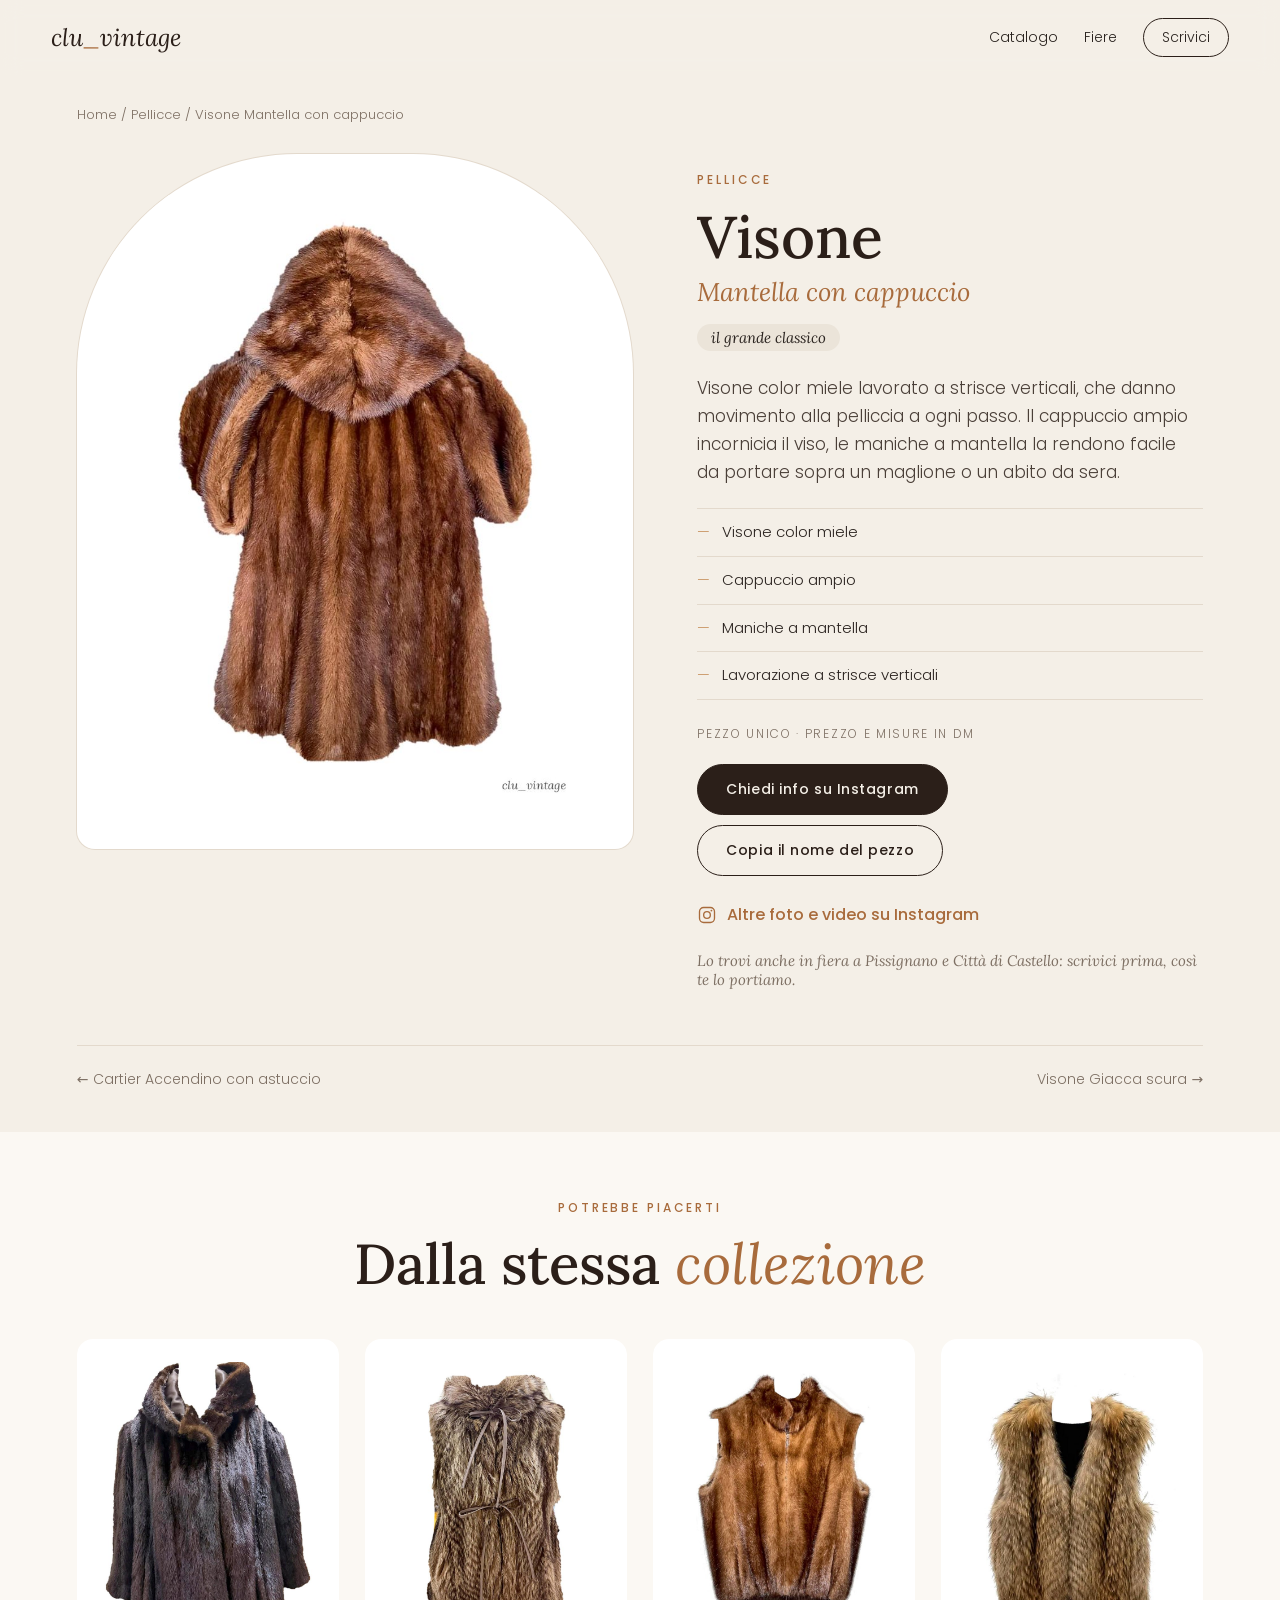
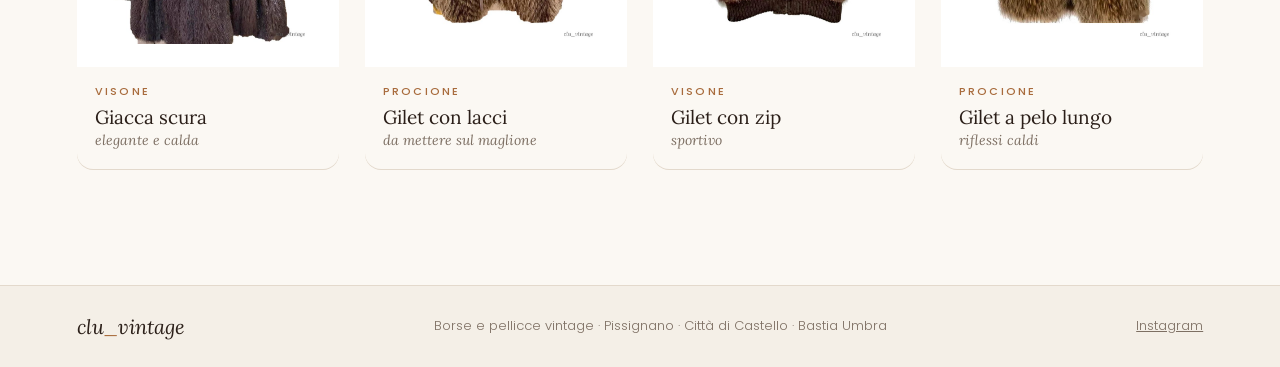
==== prodotto.html @ 638a4118 "Sito vetrina Clu Vintage: catalogo, pagine prodotto, fiere, Instagram Co-Authored-By: Claude Opus 5." ====
<!doctype html>
<html lang="it">
<head>
<meta charset="utf-8">
<meta name="viewport" content="width=device-width, initial-scale=1">
<title>Clu Vintage · Pezzo unico</title>
<meta name="description" content="Un pezzo unico di Clu Vintage. Info, misure e prezzo in DM su Instagram.">
<link rel="icon" href="data:image/svg+xml,%3Csvg xmlns='http://www.w3.org/2000/svg' viewBox='0 0 64 64'%3E%3Crect width='64' height='64' rx='14' fill='%232b1f19'/%3E%3Ctext x='32' y='44' font-family='Georgia,serif' font-style='italic' font-size='34' fill='%23f4efe7' text-anchor='middle'%3Ec%3C/text%3E%3C/svg%3E">
<link rel="stylesheet" href="fonts/fonts.css">
<link rel="stylesheet" href="style.css">
</head>
<body class="pdp">

<header class="top">
  <a class="logo" href="index.html">clu<span>_</span>vintage</a>
  <nav>
    <a href="index.html#catalogo">Catalogo</a>
    <a href="index.html#fiere">Fiere</a>
    <a class="pill" href="https://ig.me/m/clu_vintage" target="_blank" rel="noopener">Scrivici</a>
  </nav>
</header>

<main class="product" id="product">
  <nav class="crumbs"><a href="index.html">Home</a> / <a id="crumb-cat" href="index.html#catalogo"></a> / <span id="crumb-name"></span></nav>
  <div class="p-wrap">
    <div class="p-gallery">
      <div class="p-main"><img id="p-img" alt=""><span class="p-sold" id="p-sold" hidden>Venduto</span></div>
      <div class="p-thumbs" id="p-thumbs"></div>
    </div>
    <div class="p-info">
      <p class="kicker" id="p-cat"></p>
      <h1 id="p-brand"></h1>
      <p class="p-name" id="p-name"></p>
      <p class="p-nota" id="p-nota"></p>
      <p class="p-desc" id="p-desc"></p>
      <ul class="p-det" id="p-det"></ul>
      <p class="p-uni">Pezzo unico · prezzo e misure in DM</p>
      <div class="p-cta">
        <a class="btn" id="p-ask" target="_blank" rel="noopener" href="https://ig.me/m/clu_vintage">Chiedi info su Instagram</a>
        <button class="btn ghost" id="p-copy" type="button">Copia il nome del pezzo</button>
      </div>
      <a class="p-ig" href="https://instagram.com/clu_vintage" target="_blank" rel="noopener">
        <svg viewBox="0 0 24 24" width="20" height="20" aria-hidden="true"><rect x="3" y="3" width="18" height="18" rx="5" fill="none" stroke="currentColor" stroke-width="1.6"/><circle cx="12" cy="12" r="4" fill="none" stroke="currentColor" stroke-width="1.6"/><circle cx="17.3" cy="6.7" r="1.1" fill="currentColor"/></svg>
        Altre foto e video su Instagram
      </a>
      <p class="p-fair">Lo trovi anche in fiera a Pissignano e Città di Castello: scrivici prima, così te lo portiamo.</p>
    </div>
  </div>
  <div class="p-nav"><a id="p-prev" href="#">← Precedente</a><a id="p-next" href="#">Successivo →</a></div>
</main>

<section class="section related">
  <div class="head"><p class="kicker">Potrebbe piacerti</p><h2>Dalla stessa <em>collezione</em></h2></div>
  <div class="grid" id="related"></div>
</section>

<footer class="foot">
  <span class="logo small">clu<span>_</span>vintage</span>
  <span>Borse e pellicce vintage · Pissignano · Città di Castello · Bastia Umbra</span>
  <a href="https://instagram.com/clu_vintage" target="_blank" rel="noopener">Instagram</a>
</footer>

<script src="data.js"></script>
<script src="app.js"></script>
</body>
</html>
---- fonts/fonts.css ----
@font-face{font-family:'Lora';font-style:italic;font-weight:400;font-display:swap;src:url(lora-italic-400.woff2) format('woff2')}
@font-face{font-family:'Lora';font-style:normal;font-weight:400;font-display:swap;src:url(lora-normal-400.woff2) format('woff2')}
@font-face{font-family:'Lora';font-style:normal;font-weight:500;font-display:swap;src:url(lora-normal-500.woff2) format('woff2')}
@font-face{font-family:'Poppins';font-style:normal;font-weight:300;font-display:swap;src:url(poppins-normal-300.woff2) format('woff2')}
@font-face{font-family:'Poppins';font-style:normal;font-weight:400;font-display:swap;src:url(poppins-normal-400.woff2) format('woff2')}
@font-face{font-family:'Poppins';font-style:normal;font-weight:500;font-display:swap;src:url(poppins-normal-500.woff2) format('woff2')}
---- style.css ----
@view-transition { navigation: auto; }
:root{
  --cream:#f4efe7; --paper:#fbf8f3; --sand:#ebe4d9; --choc:#2b1f19; --ink:#2b2420; --mute:#7d6f63;
  --cuoio:#a86b3c; --cuoio-l:#c99664; --line:#e3d9cc;
  --serif:'Lora',Georgia,serif; --sans:'Poppins',system-ui,sans-serif;
  --ease:cubic-bezier(.2,.7,.2,1);
}
[hidden]{display:none!important}
*{box-sizing:border-box;margin:0;padding:0}
html{scroll-behavior:smooth}
body{background:var(--cream);color:var(--ink);font:300 16px/1.65 var(--sans);-webkit-font-smoothing:antialiased;overflow-x:hidden}
img{display:block;max-width:100%}
a{color:inherit}
em{font-family:var(--serif);font-style:italic;font-weight:400;color:var(--cuoio)}
h1,h2,h3{font-family:var(--serif);font-weight:500;line-height:1.12;color:var(--choc)}
.kicker{font:500 12px/1 var(--sans);letter-spacing:.24em;text-transform:uppercase;color:var(--cuoio);margin-bottom:18px}

/* ---------- animazioni ---------- */
.rise{display:inline-block;opacity:0;transform:translateY(28px);animation:rise .9s var(--ease) forwards;animation-delay:calc(var(--d)*.12s + .1s)}
@keyframes rise{to{opacity:1;transform:none}}
.reveal{opacity:0;transform:translateY(34px);transition:opacity .8s var(--ease),transform .8s var(--ease);transition-delay:calc(var(--i,0)*70ms)}
.reveal.in{opacity:1;transform:none}
@keyframes float{50%{transform:translateY(-10px)}}
::view-transition-old(root),::view-transition-new(root){animation-duration:.45s}
::view-transition-group(hero-img){animation-duration:.55s;animation-timing-function:var(--ease)}

/* ---------- header ---------- */
.top{position:sticky;top:0;z-index:20;display:flex;align-items:center;justify-content:space-between;gap:16px;padding:18px clamp(16px,4vw,56px);background:rgba(244,239,231,.88);backdrop-filter:blur(10px);border-bottom:1px solid transparent;transition:padding .3s,border-color .3s;view-transition-name:top}
.top.small{padding-top:10px;padding-bottom:10px;border-color:var(--line)}
.logo{font:italic 400 24px var(--serif);text-decoration:none;color:var(--choc)}
.logo span{color:var(--cuoio)}
.logo.small{font-size:20px}
.top nav{display:flex;gap:26px;align-items:center;font-size:14px}
.top nav a{text-decoration:none;position:relative}
.top nav a:not(.pill)::after{content:"";position:absolute;left:0;right:0;bottom:-4px;height:1px;background:var(--cuoio);transform:scaleX(0);transform-origin:left;transition:transform .35s var(--ease)}
.top nav a:not(.pill):hover::after{transform:scaleX(1)}
.pill{border:1px solid var(--choc);border-radius:999px;padding:7px 18px;transition:.25s}
.top nav a.pill:hover{background:var(--choc);color:var(--cream)}

/* ---------- bottoni ---------- */
.btn{display:inline-block;font:500 14px var(--sans);letter-spacing:.04em;text-decoration:none;background:var(--choc);color:var(--cream);border:1px solid var(--choc);padding:14px 28px;border-radius:999px;cursor:pointer;transition:background .25s,color .25s,border-color .25s,transform .25s}
.btn:hover{background:var(--cuoio);border-color:var(--cuoio);transform:translateY(-2px)}
.btn.ghost{background:transparent;color:var(--choc)}
.btn.ghost:hover{background:var(--choc);color:var(--cream)}
.cta{display:flex;flex-wrap:wrap;gap:12px;margin-top:34px}
.cta.center{justify-content:center}

/* ---------- hero ---------- */
.hero{display:grid;grid-template-columns:1fr 1.05fr;gap:clamp(24px,5vw,80px);align-items:center;padding:clamp(48px,8vw,110px) clamp(16px,6vw,96px) clamp(56px,7vw,96px)}
.hero h1{font-size:clamp(42px,5.4vw,76px);letter-spacing:-.01em}
.hero h1 em{margin-top:6px;white-space:nowrap}
.lead{max-width:30em;margin-top:26px;font-size:clamp(16px,1.3vw,18px);color:#4a3f38}
.arches{display:grid;grid-template-columns:repeat(3,1fr);gap:clamp(10px,1.6vw,22px);align-items:end}
.arch{background:#fff;border-radius:999px 999px 14px 14px;padding:14px 12px 0;box-shadow:0 0 0 1px var(--cuoio-l) inset,0 18px 40px -24px rgba(43,31,25,.45);overflow:hidden;display:flex;flex-direction:column;text-decoration:none;opacity:0;animation:rise 1s var(--ease) forwards,float 7s ease-in-out infinite;transition:box-shadow .3s}
.arch:hover{box-shadow:0 0 0 1px var(--cuoio) inset,0 28px 50px -24px rgba(43,31,25,.6)}
.a1{animation-delay:.35s,1.4s}.a2{animation-delay:.5s,2.4s;margin-bottom:34px}.a3{animation-delay:.65s,3.2s}
.arch img{aspect-ratio:4/5;object-fit:cover;object-position:center 40%;border-radius:999px 999px 0 0;transition:transform .6s var(--ease)}
.arch:hover img{transform:scale(1.06)}
.arch span{font:italic 15px var(--serif);color:var(--cuoio);text-align:center;padding:10px 4px 14px}

/* ---------- marquee ---------- */
.marquee{background:var(--choc);overflow:hidden;padding:20px 0}
.track{display:flex;gap:24px;width:max-content;animation:slide 38s linear infinite;font:italic 21px var(--serif);color:var(--cream);white-space:nowrap}
.track i{color:var(--cuoio-l);font-style:normal}
.marquee:hover .track{animation-play-state:paused}
@keyframes slide{to{transform:translateX(-50%)}}

/* ---------- sezioni ---------- */
.section{padding:clamp(64px,9vw,120px) clamp(16px,6vw,96px)}
.head{text-align:center;max-width:720px;margin:0 auto 44px}
.head h2,.carhartt h2,.contact h2,.story h2{font-size:clamp(34px,4.4vw,58px)}
.sub{margin-top:16px;color:var(--mute)}

/* collezioni */
.colls{display:grid;grid-template-columns:repeat(5,1fr);gap:16px;max-width:1300px;margin:0 auto}
.coll{position:relative;border-radius:200px 200px 16px 16px;overflow:hidden;background:#fff;aspect-ratio:3/4.4;text-decoration:none;box-shadow:0 0 0 1px var(--line)}
.coll img{position:absolute;inset:0;width:100%;height:100%;object-fit:cover;transition:transform .8s var(--ease)}
.coll div{position:absolute;left:0;right:0;bottom:0;padding:60px 18px 18px;background:linear-gradient(transparent,rgba(43,31,25,.82));color:var(--cream)}
.coll h3{color:var(--cream);font-size:21px}
.coll p{font-size:12px;letter-spacing:.14em;text-transform:uppercase;color:var(--cuoio-l)}
.coll:hover img{transform:scale(1.08)}

/* storia */
.story{display:grid;grid-template-columns:1fr 1fr;gap:clamp(28px,5vw,80px);align-items:center;padding:clamp(64px,8vw,110px) clamp(16px,6vw,96px);background:var(--paper)}
.story-img{border-radius:220px 220px 18px 18px;overflow:hidden;aspect-ratio:4/4.6}
.story-img img{width:100%;height:100%;object-fit:cover}
.story p{margin-top:18px;max-width:32em;color:#4a3f38}
.nums{display:flex;gap:clamp(18px,4vw,48px);margin-top:34px;flex-wrap:wrap}
.nums b{display:block;font:italic 46px/1 var(--serif);color:var(--cuoio)}
.nums span{font-size:13px;color:var(--mute)}

/* filtri + griglia */
.filters{display:flex;flex-wrap:wrap;justify-content:center;gap:8px;margin-bottom:40px}
.filters button{font:400 14px var(--sans);background:transparent;border:1px solid var(--line);color:var(--ink);padding:9px 18px;border-radius:999px;cursor:pointer;transition:.25s}
.filters button:hover{border-color:var(--cuoio)}
.filters button[aria-selected=true]{background:var(--choc);color:var(--cream);border-color:var(--choc)}
.filters small{opacity:.6;margin-left:5px}
.grid{display:grid;grid-template-columns:repeat(auto-fill,minmax(220px,1fr));gap:clamp(14px,2vw,26px);max-width:1300px;margin:0 auto}
.card{display:block;text-decoration:none;background:var(--paper);border-radius:16px;overflow:hidden;box-shadow:0 1px 0 var(--line);transition:transform .35s var(--ease),box-shadow .35s,opacity .8s var(--ease)}
.card.reveal{transition:transform .8s var(--ease),opacity .8s var(--ease),box-shadow .35s;transition-delay:calc(var(--i,0)*60ms)}
.card.in:hover{transform:translateY(-6px);box-shadow:0 26px 44px -26px rgba(43,31,25,.5);transition-delay:0s}
.card .ph{position:relative;background:#fff;aspect-ratio:4/5;overflow:hidden}
.card .ph img{position:absolute;inset:0;width:100%;height:100%;object-fit:contain;padding:7%;transition:transform .6s var(--ease),opacity .5s}
.card[href*=carhartt] .ph img{object-fit:cover;padding:0}
.card .ph .alt{opacity:0;object-fit:cover;padding:0}
.card:hover .ph img{transform:scale(1.05)}
.card:hover .ph .alt{opacity:1}
.card .tx{padding:16px 18px 20px}
.card .br{font:500 11px var(--sans);letter-spacing:.2em;text-transform:uppercase;color:var(--cuoio);display:flex;align-items:center;gap:7px}
.card .nm{font:400 19px/1.25 var(--serif);color:var(--choc);margin-top:6px}
.card .nt{font:italic 14px var(--serif);color:var(--mute);margin-top:2px}
.dot{display:inline-block;width:11px;height:11px;border-radius:50%;background:var(--c);box-shadow:0 0 0 2px #fff,0 0 0 3px var(--line)}
.dot.big{width:20px;height:20px;margin-right:12px;vertical-align:middle}
.badge,.p-sold{position:absolute;top:12px;left:12px;background:var(--choc);color:var(--cream);font:500 11px var(--sans);letter-spacing:.16em;text-transform:uppercase;padding:6px 10px;border-radius:999px}
.card.sold .ph img{opacity:.5}
.note{text-align:center;color:var(--mute);font-size:14px;margin-top:40px;font-style:italic}

/* carhartt */
.carhartt{display:grid;grid-template-columns:1fr 1.1fr;gap:clamp(28px,5vw,80px);align-items:center;padding:clamp(64px,8vw,110px) clamp(16px,6vw,96px);background:var(--sand)}
.carhartt p{margin-top:18px;max-width:32em;color:#4a3f38}
.swatches{display:flex;flex-wrap:wrap;gap:8px;margin:24px 0 0!important}
.swatches a{font-size:13px;text-decoration:none;display:inline-flex;align-items:center;gap:7px;background:var(--paper);padding:5px 12px 5px 6px;border-radius:999px;transition:.25s}
.swatches a::before{content:"";width:14px;height:14px;border-radius:50%;background:var(--c);transition:transform .25s}
.swatches a:hover{background:var(--choc);color:var(--cream)}
.swatches a:hover::before{transform:scale(1.3)}
.c-img{position:relative}
.c-img .p1{border-radius:6px;box-shadow:0 30px 60px -30px rgba(43,31,25,.55);width:82%}
.c-img .p2{position:absolute;right:0;bottom:-30px;width:42%;border:10px solid #fff;border-bottom-width:34px;transform:rotate(4deg);box-shadow:0 20px 40px -20px rgba(43,31,25,.6);transition:transform .5s var(--ease)}
.c-img:hover .p2{transform:rotate(0) scale(1.04)}

/* fiere */
.market{background:var(--choc);color:var(--cream);padding-left:0;padding-right:0}
.market .head{padding:0 16px}
.market h2{color:var(--cream)}
.market em{color:var(--cuoio-l)}
.market .kicker,.m-label{color:var(--cuoio-l)}
.market .sub{color:#cbbdaf}
.fairs{display:grid;grid-template-columns:repeat(3,1fr);gap:20px;max-width:1100px;margin:0 auto;padding:0 clamp(16px,4vw,40px)}
.fair{border:1px solid rgba(201,150,100,.5);border-radius:200px 200px 18px 18px;padding:64px 24px 40px;text-align:center;transition:background .35s,border-color .35s}
.fair:hover{background:rgba(201,150,100,.08);border-color:var(--cuoio-l)}
.m-label{font:500 11px var(--sans);letter-spacing:.24em;text-transform:uppercase}
.fair h3{color:var(--cream);font-size:28px;margin-top:14px}
.m-place{font:italic 17px var(--serif);margin-top:10px;color:#d8cabb}
.fair-note{text-align:center;max-width:40em;margin:36px auto 0;padding:0 16px;color:#d8cabb}
.fair-note a{color:var(--cuoio-l)}
.strip{display:flex;gap:26px;overflow-x:auto;padding:56px clamp(16px,6vw,96px) 30px;scroll-snap-type:x mandatory;scrollbar-width:thin;scrollbar-color:var(--cuoio) transparent}
.strip figure{flex:0 0 clamp(220px,26vw,340px);scroll-snap-align:center;background:#fbf8f3;padding:10px 10px 0;transform:rotate(var(--r));box-shadow:0 20px 40px -20px rgba(0,0,0,.7);position:relative;transition:transform .4s var(--ease)}
.strip figure:hover{transform:rotate(0) translateY(-8px) scale(1.03)}
.strip figure::before{content:"";position:absolute;top:-10px;left:50%;width:70px;height:20px;background:rgba(222,207,180,.75);transform:translateX(-50%) rotate(-3deg)}
.strip img{aspect-ratio:4/3;object-fit:cover;width:100%}
.strip figcaption{font:italic 16px var(--serif);color:var(--choc);text-align:center;padding:10px 0 12px}

/* instagram */
.ig-grid{display:grid;grid-template-columns:repeat(3,1fr);gap:14px;max-width:1000px;margin:0 auto}
.ig-grid a{position:relative;display:block;overflow:hidden;border-radius:10px;aspect-ratio:4/5;background:#fff}
.ig-grid img{width:100%;height:100%;object-fit:cover;transition:transform .7s var(--ease),filter .5s}
.ig-grid span{position:absolute;inset:auto 0 0;padding:40px 16px 14px;font:italic 17px var(--serif);color:var(--cream);background:linear-gradient(transparent,rgba(43,31,25,.85));transform:translateY(100%);transition:transform .45s var(--ease)}
.ig-grid a:hover img{transform:scale(1.06)}
.ig-grid a:hover span{transform:none}
.ig .cta{margin-top:40px}

/* come funziona + cura */
.steps{list-style:none;display:grid;grid-template-columns:repeat(3,1fr);gap:clamp(16px,3vw,40px);max-width:1100px;margin:0 auto}
.steps li,.care-grid div{background:var(--paper);border-radius:16px;padding:36px 30px}
.steps span{font:italic 44px var(--serif);color:var(--cuoio-l)}
.steps h3,.care-grid h3{font-size:24px;margin:10px 0}
.steps p,.care-grid p{color:#5a4e45;font-size:15px}
.care{background:var(--sand)}
.care-grid{display:grid;grid-template-columns:repeat(3,1fr);gap:clamp(16px,3vw,40px);max-width:1100px;margin:0 auto}
.care-grid div{border-top:3px solid var(--cuoio-l)}

/* contatti */
.contact{text-align:center;padding:clamp(72px,9vw,120px) 16px;background:var(--paper);border-top:1px solid var(--line)}
.contact>p{margin-top:18px;color:var(--mute)}
.handle{font:italic 22px var(--serif)!important;color:var(--choc)!important;margin-top:36px!important}
.foot{display:flex;flex-wrap:wrap;justify-content:space-between;align-items:center;gap:12px;padding:28px clamp(16px,6vw,96px);font-size:13px;color:var(--mute);border-top:1px solid var(--line)}

/* ---------- pagina prodotto ---------- */
.product{padding:28px clamp(16px,6vw,96px) 40px;max-width:1400px;margin:0 auto}
.crumbs{font-size:13px;color:var(--mute);margin-bottom:28px}
.crumbs a{text-decoration:none}.crumbs a:hover{color:var(--cuoio)}
.p-wrap{display:grid;grid-template-columns:1.1fr 1fr;gap:clamp(28px,5vw,80px);align-items:start}
.p-gallery{position:sticky;top:90px}
.p-main{position:relative;background:#fff;border-radius:220px 220px 18px 18px;overflow:hidden;aspect-ratio:4/5;box-shadow:0 0 0 1px var(--line);cursor:zoom-in}
.p-main img{width:100%;height:100%;object-fit:contain;padding:6%;transition:transform .35s var(--ease),opacity .18s}
.pdp .p-main img[src*=carhartt]{object-fit:cover;padding:0}
.p-main.zoom img{transform:scale(1.7)}
.p-main img.swap{opacity:0}
.p-thumbs{display:flex;gap:10px;margin-top:14px}
.p-thumbs button{width:76px;aspect-ratio:4/5;border:1px solid var(--line);border-radius:10px;overflow:hidden;background:#fff;cursor:pointer;opacity:.6;transition:.25s}
.p-thumbs button.on,.p-thumbs button:hover{opacity:1;border-color:var(--cuoio)}
.p-thumbs img{width:100%;height:100%;object-fit:cover}
.p-info{padding-top:20px}
.p-info>*{animation:rise .8s var(--ease) both}
.p-info>*:nth-child(2){animation-delay:.08s}.p-info>*:nth-child(3){animation-delay:.14s}.p-info>*:nth-child(4){animation-delay:.2s}.p-info>*:nth-child(n+5){animation-delay:.26s}
.p-info h1{font-size:clamp(40px,4.6vw,64px);display:flex;align-items:center}
.p-name{font:italic clamp(22px,2vw,28px) var(--serif);color:var(--cuoio);margin-top:6px}
.p-nota{display:inline-block;margin-top:16px;font:italic 15px var(--serif);background:var(--sand);padding:4px 14px;border-radius:999px}
.p-nota:empty{display:none}
.p-desc{margin-top:22px;font-size:17px;color:#4a3f38;max-width:34em}
.p-det{list-style:none;margin-top:22px;border-top:1px solid var(--line)}
.p-det li{padding:11px 0;border-bottom:1px solid var(--line);font-size:15px;display:flex;gap:12px}
.p-det li::before{content:"—";color:var(--cuoio-l)}
.p-uni{margin:24px 0 20px;font-size:12px;letter-spacing:.14em;text-transform:uppercase;color:var(--mute)}
.p-cta{display:flex;flex-wrap:wrap;gap:10px}
.p-ig{display:inline-flex;align-items:center;gap:10px;margin-top:26px;color:var(--cuoio);font-weight:500;text-decoration:none;border-bottom:1px solid transparent;transition:.25s}
.p-ig:hover{border-color:var(--cuoio)}
.p-fair{margin-top:18px;font:italic 15px var(--serif);color:var(--mute)}
.p-nav{display:flex;justify-content:space-between;gap:16px;margin-top:56px;padding-top:22px;border-top:1px solid var(--line);font-size:14px}
.p-nav a{text-decoration:none;color:var(--mute);transition:color .2s}
.p-nav a:hover{color:var(--cuoio)}
.related{background:var(--paper);padding-top:70px}

/* ---------- responsive ---------- */
@media (max-width:1000px){ .colls{grid-template-columns:repeat(3,1fr)} }
@media (max-width:880px){
  .top nav a:not(.pill){display:none}
  .hero,.carhartt,.story,.p-wrap{grid-template-columns:1fr}
  .hero{padding-top:40px}
  .arches{max-width:520px}
  .a2{margin-bottom:18px}
  .steps,.care-grid,.fairs{grid-template-columns:1fr}
  .c-img .p2{bottom:-20px}
  .story-img{max-width:480px}
  .p-gallery{position:static}
  .p-main{border-radius:180px 180px 16px 16px}
  .ig-grid{grid-template-columns:repeat(2,1fr)}
}
@media (max-width:560px){
  .colls{grid-template-columns:repeat(2,1fr)}
  .grid{grid-template-columns:1fr 1fr;gap:12px}
  .card .tx{padding:12px 12px 16px}
  .card .nm{font-size:16px}
  .arch span{font-size:12px}
  .track{font-size:18px}
  .p-nav{flex-direction:column}
}
@media (prefers-reduced-motion:reduce){
  *,*::before,*::after{animation:none!important;transition:none!important}
  .rise,.reveal,.arch{opacity:1;transform:none}
}
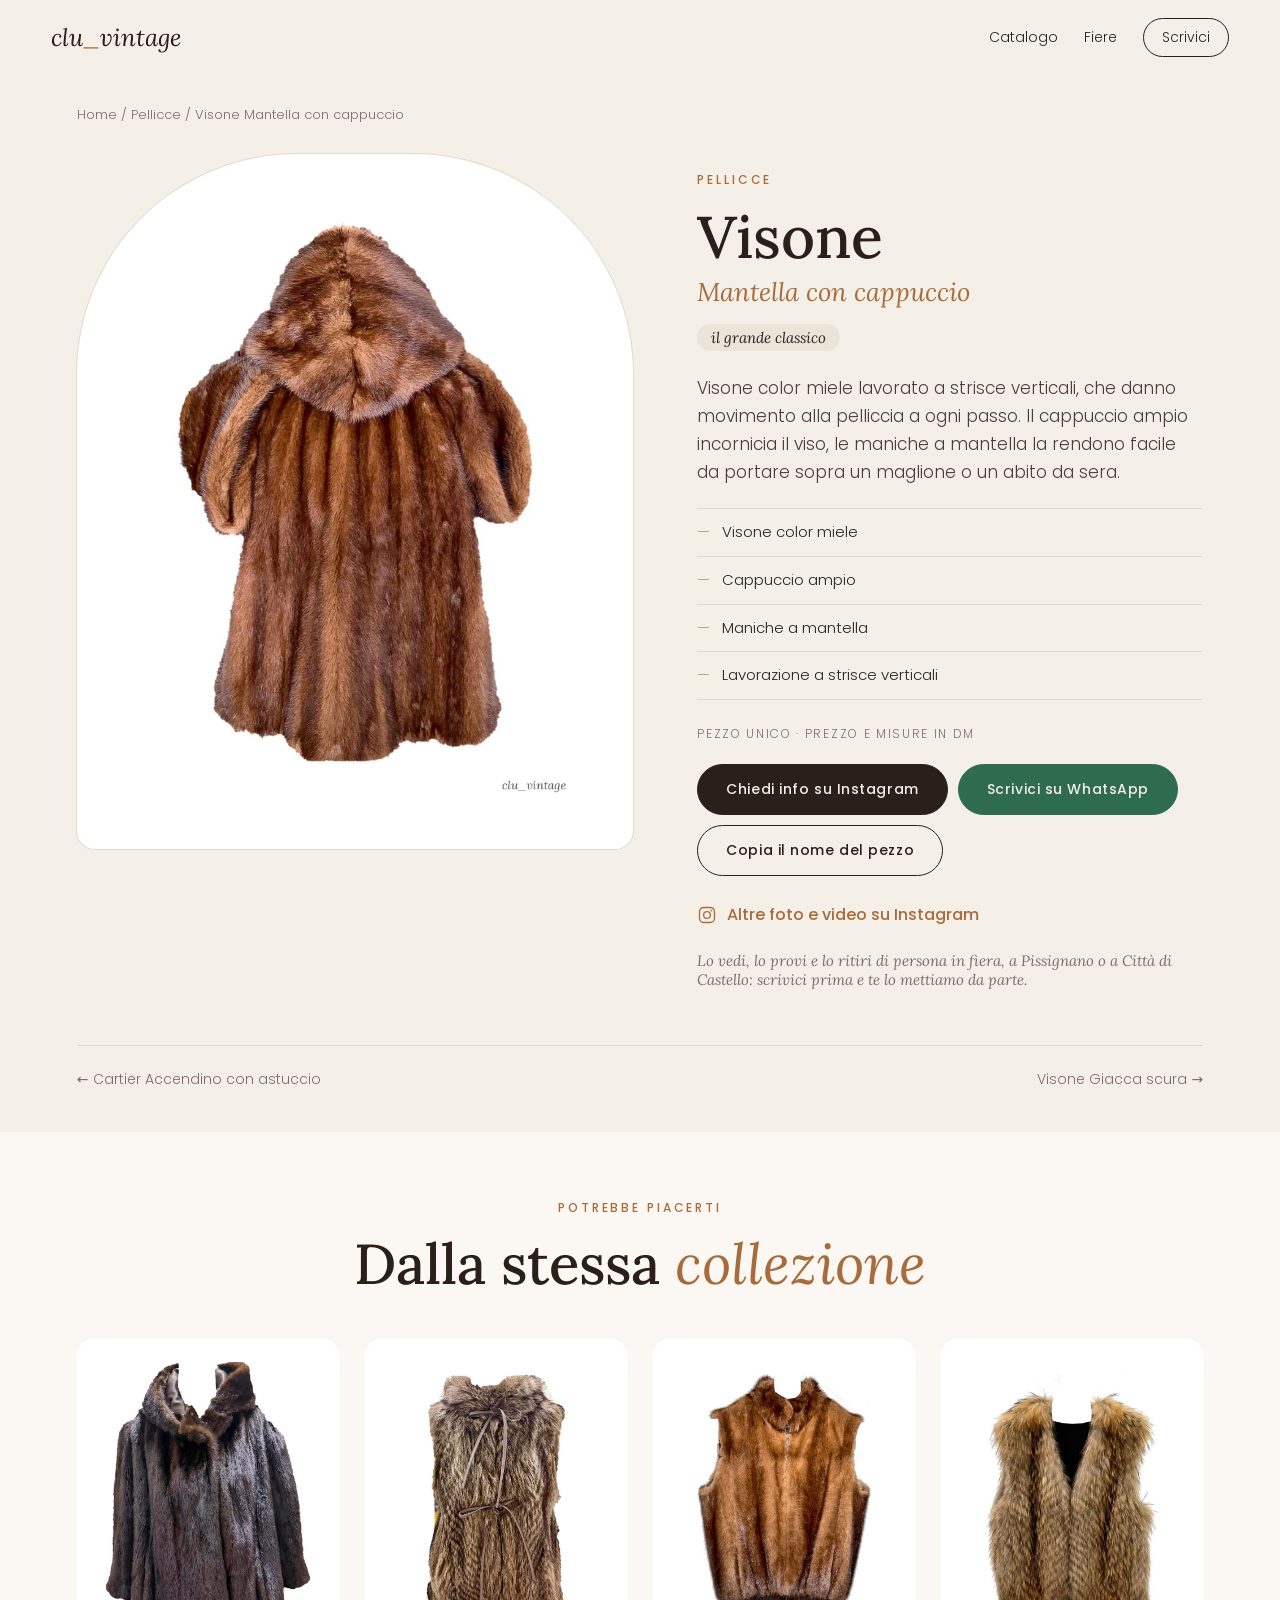
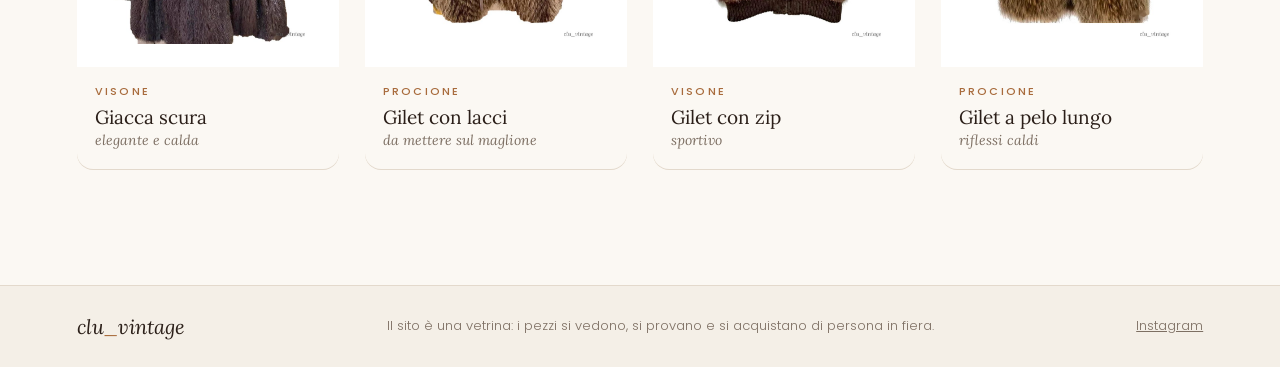
==== commit 6f329fab: "Testi: sito vetrina, acquisto e ritiro di persona in fiera Co-Authored-By: Claude Opus 5.5 <noreply@" ====
--- a/prodotto.html
+++ b/prodotto.html
@@ -43,7 +43,7 @@
         <svg viewBox="0 0 24 24" width="20" height="20" aria-hidden="true"><rect x="3" y="3" width="18" height="18" rx="5" fill="none" stroke="currentColor" stroke-width="1.6"/><circle cx="12" cy="12" r="4" fill="none" stroke="currentColor" stroke-width="1.6"/><circle cx="17.3" cy="6.7" r="1.1" fill="currentColor"/></svg>
         Altre foto e video su Instagram
       </a>
-      <p class="p-fair">Lo trovi anche in fiera a Pissignano e Città di Castello: scrivici prima, così te lo portiamo.</p>
+      <p class="p-fair">Lo vedi, lo provi e lo ritiri di persona in fiera, a Pissignano o a Città di Castello: scrivici prima e te lo mettiamo da parte.</p>
     </div>
   </div>
   <div class="p-nav"><a id="p-prev" href="#">← Precedente</a><a id="p-next" href="#">Successivo →</a></div>
@@ -56,7 +56,7 @@
 
 <footer class="foot">
   <span class="logo small">clu<span>_</span>vintage</span>
-  <span>Borse e pellicce vintage · Pissignano · Città di Castello · Bastia Umbra</span>
+  <span>Il sito è una vetrina: i pezzi si vedono, si provano e si acquistano di persona in fiera.</span>
   <a href="https://instagram.com/clu_vintage" target="_blank" rel="noopener">Instagram</a>
 </footer>
 
--- a/style.css
+++ b/style.css
@@ -42,6 +42,7 @@
 .btn:hover{background:var(--cuoio);border-color:var(--cuoio);transform:translateY(-2px)}
 .btn.ghost{background:transparent;color:var(--choc)}
 .btn.ghost:hover{background:var(--choc);color:var(--cream)}
+.btn.wa{background:#2f6b4f;border-color:#2f6b4f}.btn.wa:hover{background:#245640;border-color:#245640}
 .cta{display:flex;flex-wrap:wrap;gap:12px;margin-top:34px}
 .cta.center{justify-content:center}
 
